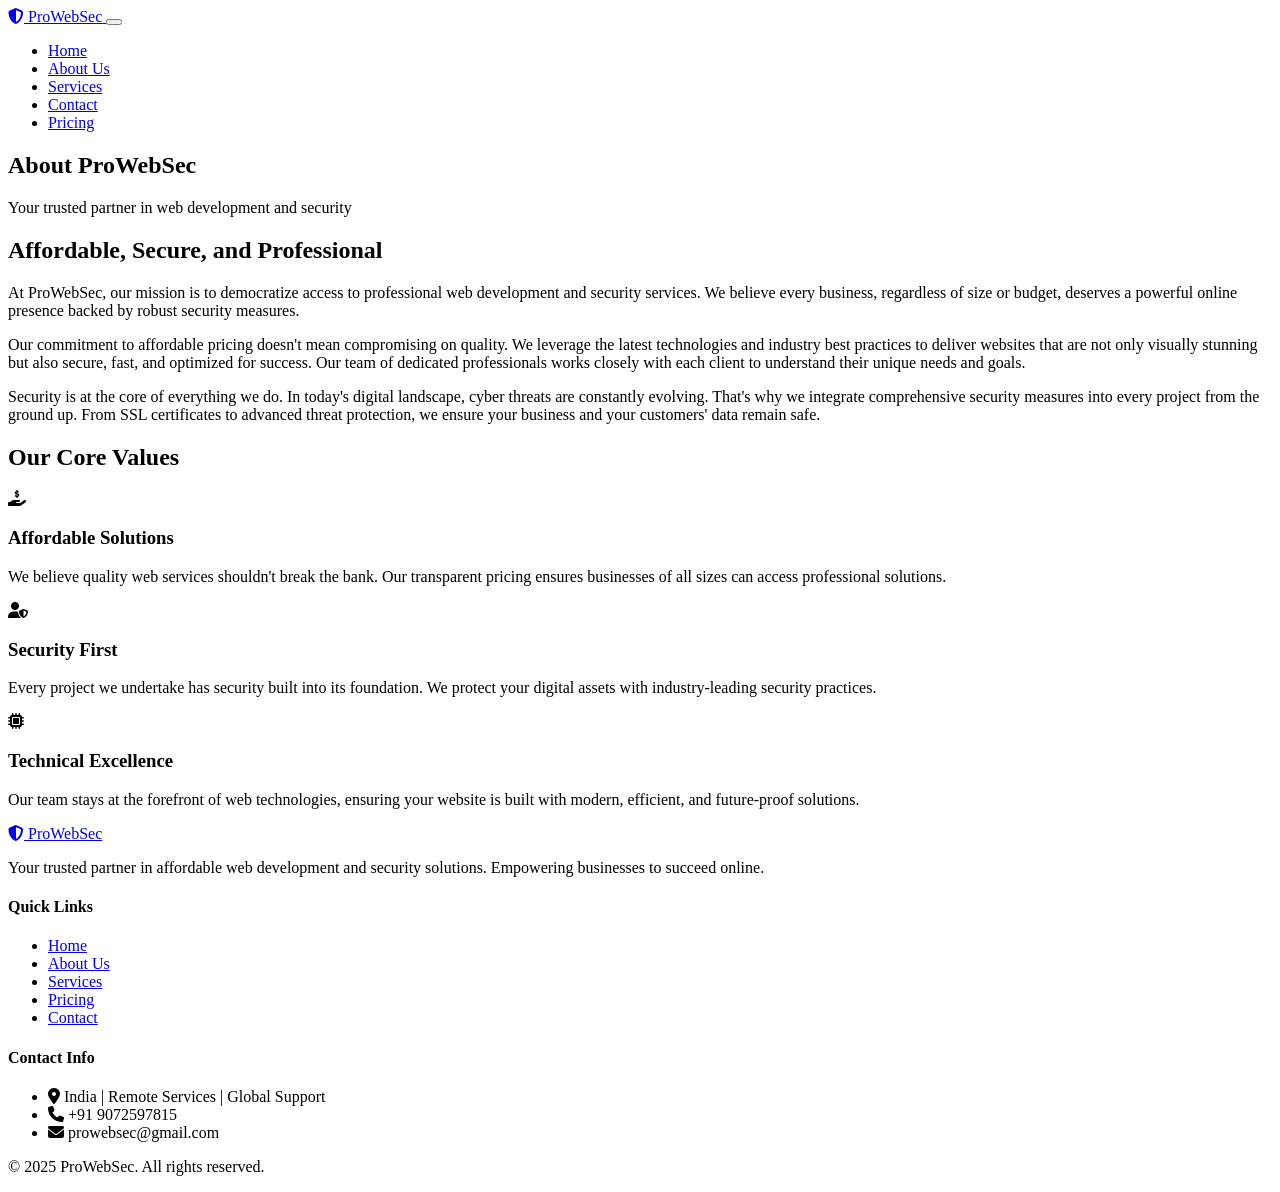
==== about/index.html @ 1892dce8 "Update and rename about.html to about/index.html" ====
<!DOCTYPE html>
<html lang="en">
<head>
  <meta charset="UTF-8">
  <meta name="viewport" content="width=device-width, initial-scale=1.0">
  <title>About Us - ProWebSec</title>
  <link rel="stylesheet" href="styles.css">
  <link rel="stylesheet" href="https://cdnjs.cloudflare.com/ajax/libs/font-awesome/6.5.1/css/all.min.css">
  <link href="https://fonts.googleapis.com/css2?family=Inter:wght@300;400;500;600;700&family=Orbitron:wght@400;500;600;700;800&display=swap" rel="stylesheet">
</head>
<body>
  <!-- Navigation -->
  <nav class="navbar">
    <div class="nav-container">
      <a href="index.html" class="logo">
        <i class="fas fa-shield-halved"></i>
        <span>ProWebSec</span>
      </a>
      <button class="hamburger" id="hamburger">
        <span></span>
        <span></span>
        <span></span>
      </button>
      <ul class="nav-menu" id="nav-menu">
        <li><a href="index.html" class="nav-link">Home</a></li>
        <li><a href="about.html" class="nav-link active">About Us</a></li>
        <li><a href="services.html" class="nav-link">Services</a></li>
        <li><a href="contact.html" class="nav-link">Contact</a></li>
        <li><a href="pricing.html" class="nav-link">Pricing</a></li>
      </ul>
    </div>
  </nav>

  <!-- Page Header -->
  <section class="page-header">
    <div class="hero-bg">
      <div class="grid-overlay"></div>
      <div class="glow-orb glow-orb-1"></div>
      <div class="glow-orb glow-orb-2"></div>
    </div>
    <div class="container">
      <h1>About <span class="gradient-text">ProWebSec</span></h1>
      <p>Your trusted partner in web development and security</p>
    </div>
  </section>

  <!-- About Content -->
  <section class="about-content section">
    <div class="container">
      <div class="about-main">
        <h2>Affordable, Secure, and <span class="gradient-text">Professional</span></h2>
        <div class="about-text">
          <p>At ProWebSec, our mission is to democratize access to professional web development and security services. We believe every business, regardless of size or budget, deserves a powerful online presence backed by robust security measures.</p>
          <p>Our commitment to affordable pricing doesn't mean compromising on quality. We leverage the latest technologies and industry best practices to deliver websites that are not only visually stunning but also secure, fast, and optimized for success. Our team of dedicated professionals works closely with each client to understand their unique needs and goals.</p>
          <p>Security is at the core of everything we do. In today's digital landscape, cyber threats are constantly evolving. That's why we integrate comprehensive security measures into every project from the ground up. From SSL certificates to advanced threat protection, we ensure your business and your customers' data remain safe.</p>
        </div>
      </div>
    </div>
  </section>

  <!-- Core Values -->
  <section class="values section">
    <div class="container">
      <h2 class="section-title">Our Core <span class="gradient-text">Values</span></h2>
      <div class="values-grid">
        <div class="value-card">
          <div class="value-icon">
            <i class="fas fa-hand-holding-dollar"></i>
          </div>
          <h3>Affordable Solutions</h3>
          <p>We believe quality web services shouldn't break the bank. Our transparent pricing ensures businesses of all sizes can access professional solutions.</p>
        </div>
        <div class="value-card">
          <div class="value-icon">
            <i class="fas fa-user-shield"></i>
          </div>
          <h3>Security First</h3>
          <p>Every project we undertake has security built into its foundation. We protect your digital assets with industry-leading security practices.</p>
        </div>
        <div class="value-card">
          <div class="value-icon">
            <i class="fas fa-microchip"></i>
          </div>
          <h3>Technical Excellence</h3>
          <p>Our team stays at the forefront of web technologies, ensuring your website is built with modern, efficient, and future-proof solutions.</p>
        </div>
      </div>
    </div>
  </section>

  <!-- Footer -->
  <footer class="footer">
    <div class="container">
      <div class="footer-grid">
        <div class="footer-brand">
          <a href="index.html" class="logo">
            <i class="fas fa-shield-halved"></i>
            <span>ProWebSec</span>
          </a>
          <p>Your trusted partner in affordable web development and security solutions. Empowering businesses to succeed online.</p>
        </div>
        <div class="footer-links">
          <h4>Quick Links</h4>
          <ul>
            <li><a href="index.html">Home</a></li>
            <li><a href="about.html">About Us</a></li>
            <li><a href="services.html">Services</a></li>
            <li><a href="pricing.html">Pricing</a></li>
            <li><a href="contact.html">Contact</a></li>
          </ul>
        </div>
        <div class="footer-contact">
          <h4>Contact Info</h4>
          <ul>
            <li><i class="fas fa-map-marker-alt"></i> India | Remote Services | Global Support</li>
            <li><i class="fas fa-phone"></i> +91 9072597815</li>
            <li><i class="fas fa-envelope"></i> prowebsec@gmail.com</li>
          </ul>
        </div>
      </div>
      <div class="footer-bottom">
        <p>&copy; 2025 ProWebSec. All rights reserved.</p>
      </div>
    </div>
  </footer>

  <script src="script.js"></script>
</body>
</html>
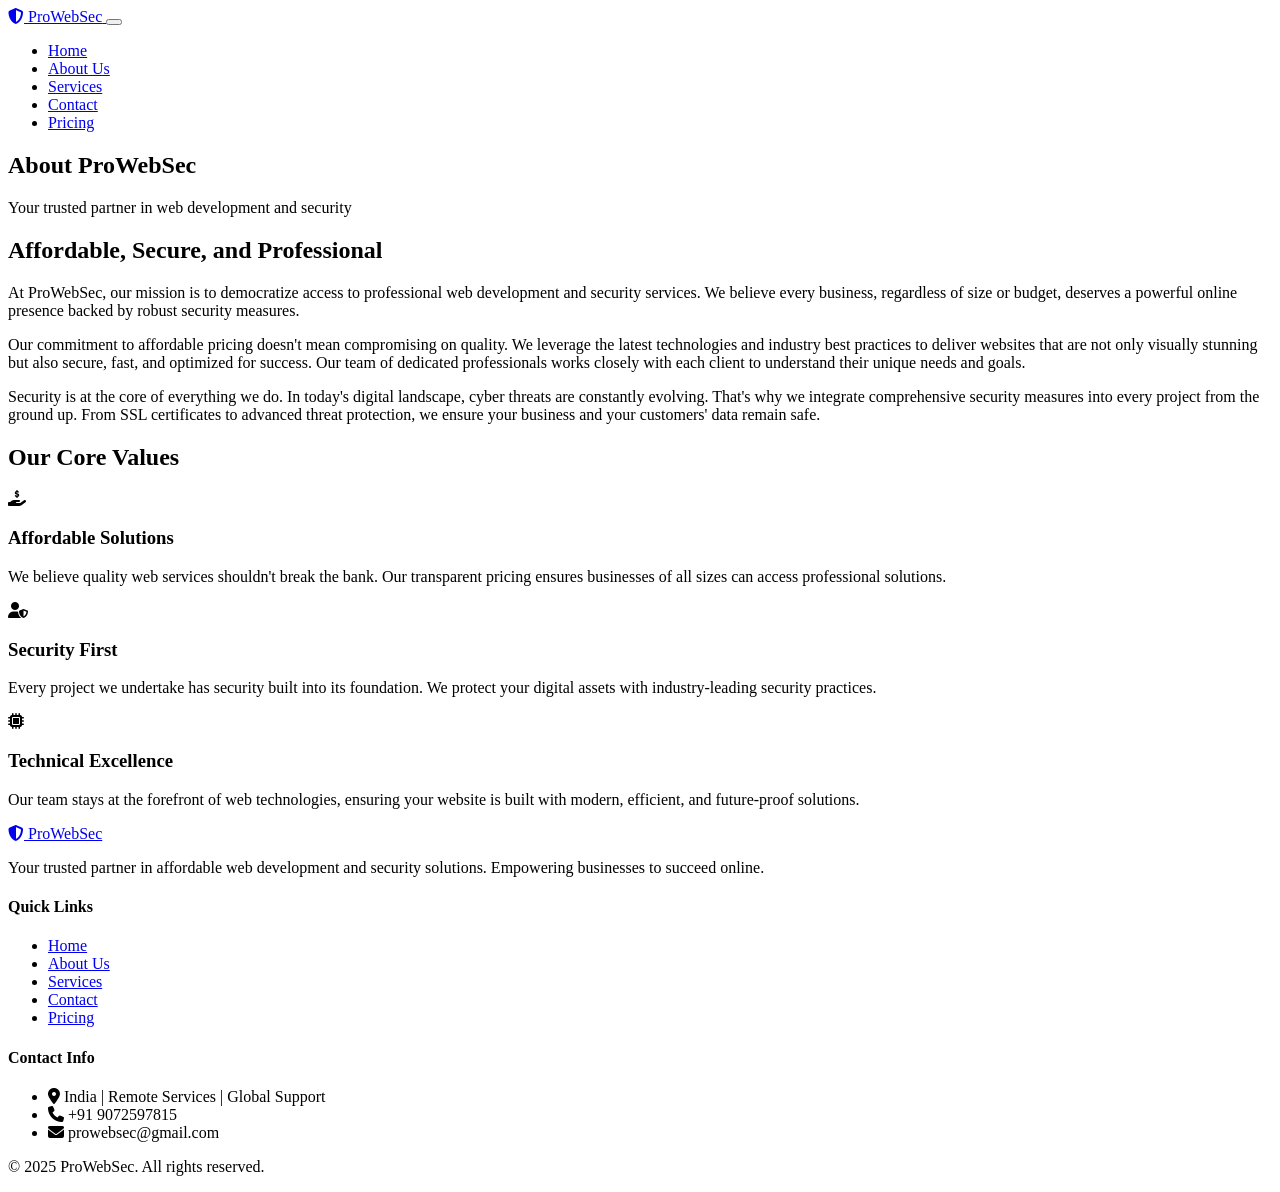
==== commit 5a395aae: "Update navigation links to use absolute paths" ====
--- a/about/index.html
+++ b/about/index.html
@@ -22,11 +22,11 @@
         <span></span>
       </button>
       <ul class="nav-menu" id="nav-menu">
-        <li><a href="index.html" class="nav-link">Home</a></li>
-        <li><a href="about.html" class="nav-link active">About Us</a></li>
-        <li><a href="services.html" class="nav-link">Services</a></li>
-        <li><a href="contact.html" class="nav-link">Contact</a></li>
-        <li><a href="pricing.html" class="nav-link">Pricing</a></li>
+            <li><a href="/index" class="nav-link active">Home</a></li>
+        <li><a href="/about" class="nav-link">About Us</a></li>
+        <li><a href="/services" class="nav-link">Services</a></li>
+        <li><a href="/contact" class="nav-link">Contact</a></li>
+        <li><a href="/pricing" class="nav-link">Pricing</a></li>
       </ul>
     </div>
   </nav>
@@ -102,11 +102,11 @@
         <div class="footer-links">
           <h4>Quick Links</h4>
           <ul>
-            <li><a href="index.html">Home</a></li>
-            <li><a href="about.html">About Us</a></li>
-            <li><a href="services.html">Services</a></li>
-            <li><a href="pricing.html">Pricing</a></li>
-            <li><a href="contact.html">Contact</a></li>
+             <li><a href="/index" class="nav-link active">Home</a></li>
+        <li><a href="/about" class="nav-link">About Us</a></li>
+        <li><a href="/services" class="nav-link">Services</a></li>
+        <li><a href="/contact" class="nav-link">Contact</a></li>
+        <li><a href="/pricing" class="nav-link">Pricing</a></li>
           </ul>
         </div>
         <div class="footer-contact">
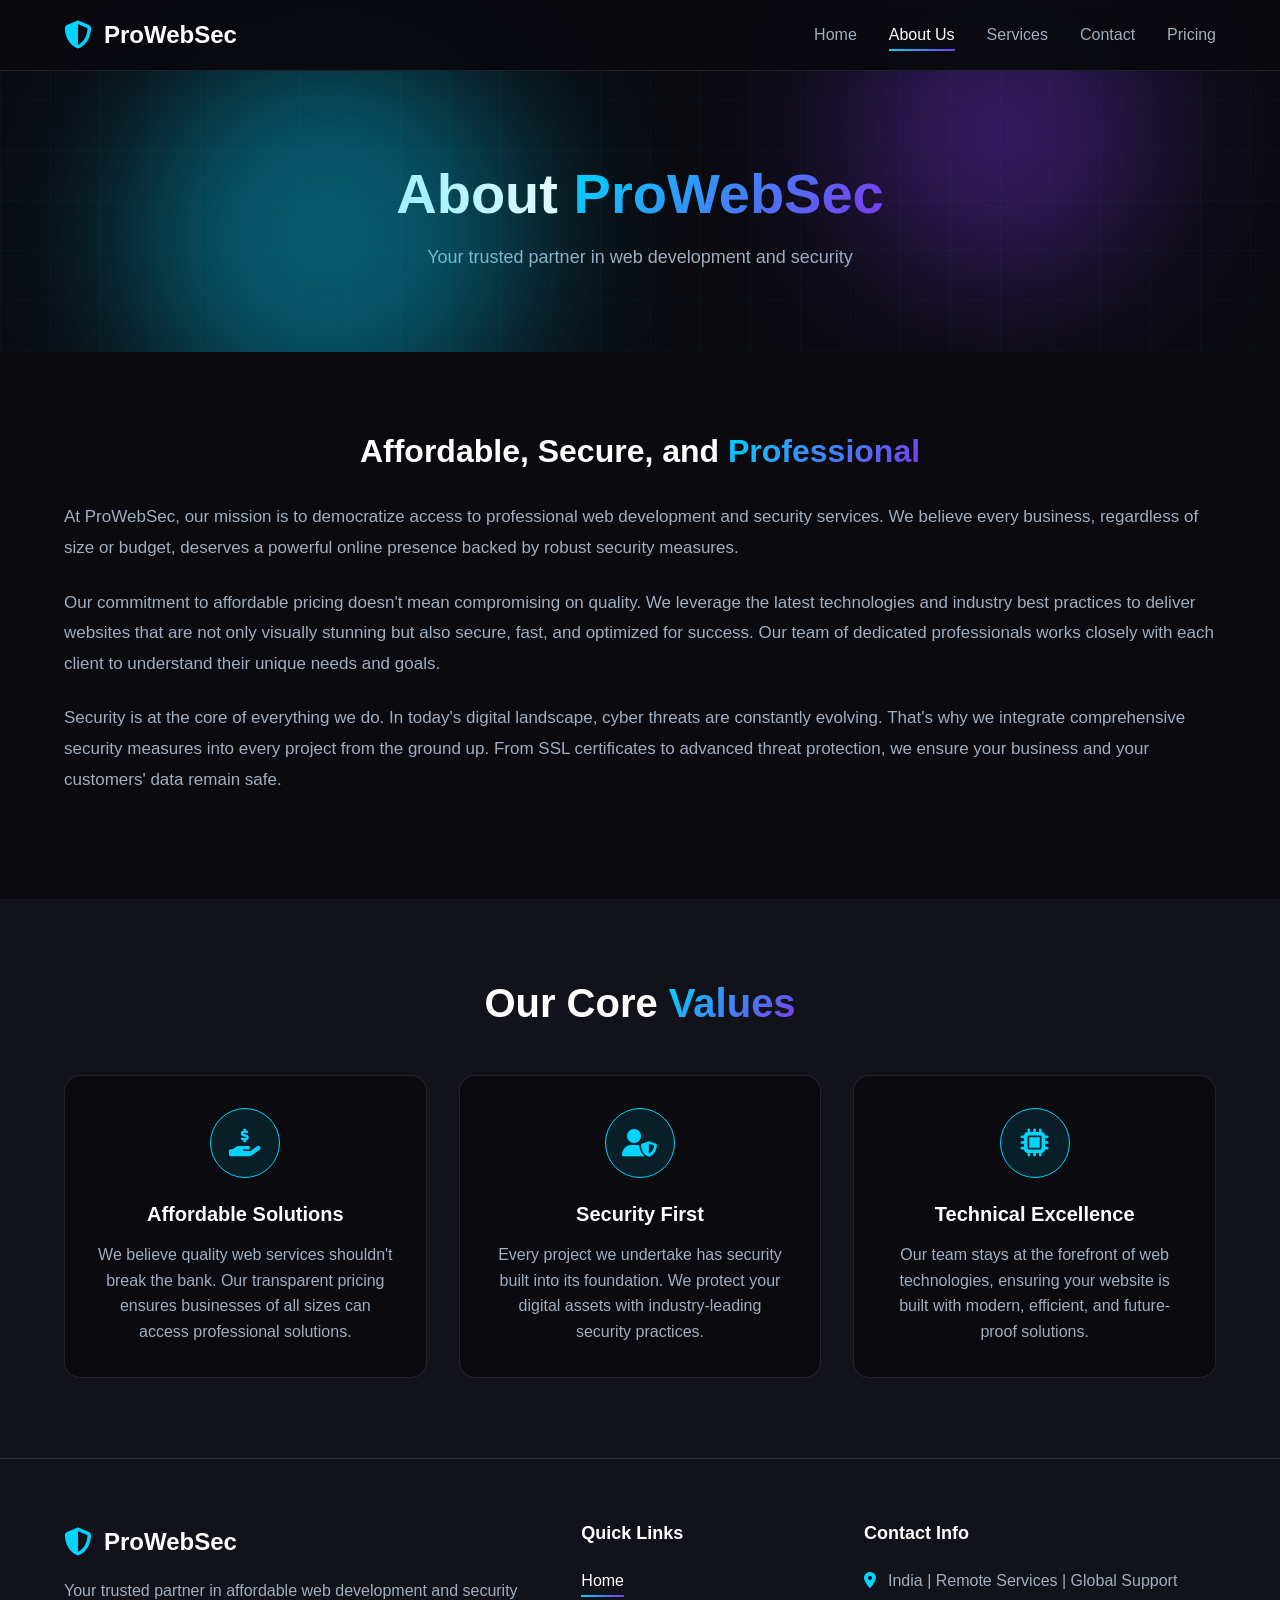
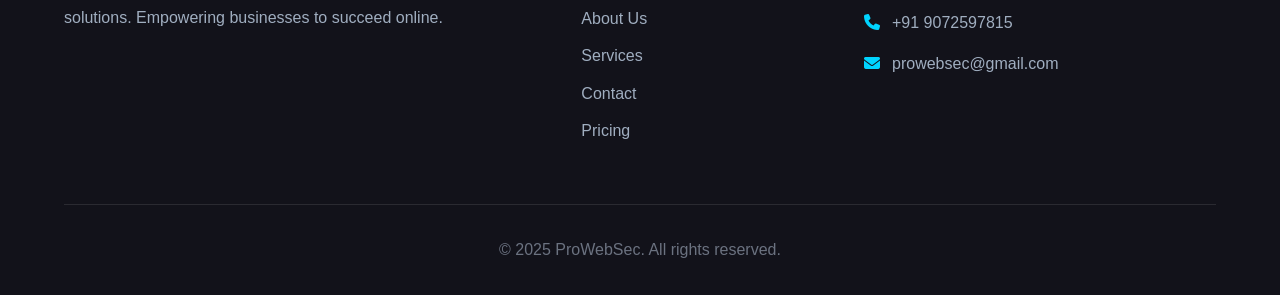
==== commit 388b12bc: "Update index.html" ====
--- a/about/index.html
+++ b/about/index.html
@@ -4,7 +4,8 @@
   <meta charset="UTF-8">
   <meta name="viewport" content="width=device-width, initial-scale=1.0">
   <title>About Us - ProWebSec</title>
-  <link rel="stylesheet" href="styles.css">
+  <link rel="stylesheet" href="/styles.css">
+
   <link rel="stylesheet" href="https://cdnjs.cloudflare.com/ajax/libs/font-awesome/6.5.1/css/all.min.css">
   <link href="https://fonts.googleapis.com/css2?family=Inter:wght@300;400;500;600;700&family=Orbitron:wght@400;500;600;700;800&display=swap" rel="stylesheet">
 </head>
@@ -12,7 +13,7 @@
   <!-- Navigation -->
   <nav class="navbar">
     <div class="nav-container">
-      <a href="index.html" class="logo">
+      <a href="/" class="logo">
         <i class="fas fa-shield-halved"></i>
         <span>ProWebSec</span>
       </a>
@@ -22,8 +23,8 @@
         <span></span>
       </button>
       <ul class="nav-menu" id="nav-menu">
-            <li><a href="/index" class="nav-link active">Home</a></li>
-        <li><a href="/about" class="nav-link">About Us</a></li>
+            <li><a href="/" class="nav-link">Home</a></li>
+        <li><a href="/about" class="nav-link active">About Us</a></li>
         <li><a href="/services" class="nav-link">Services</a></li>
         <li><a href="/contact" class="nav-link">Contact</a></li>
         <li><a href="/pricing" class="nav-link">Pricing</a></li>
@@ -102,7 +103,7 @@
         <div class="footer-links">
           <h4>Quick Links</h4>
           <ul>
-             <li><a href="/index" class="nav-link active">Home</a></li>
+             <li><a href="/" class="nav-link active">Home</a></li>
         <li><a href="/about" class="nav-link">About Us</a></li>
         <li><a href="/services" class="nav-link">Services</a></li>
         <li><a href="/contact" class="nav-link">Contact</a></li>
--- a/styles.css
+++ b/styles.css
@@ -0,0 +1,1204 @@
+/* ===== CSS Variables ===== */
+:root {
+  --primary: #00d4ff;
+  --primary-dark: #00a8cc;
+  --secondary: #7c3aed;
+  --accent: #10b981;
+  --bg-dark: #0a0a0f;
+  --bg-card: #12121a;
+  --bg-card-hover: #1a1a25;
+  --text-primary: #ffffff;
+  --text-secondary: #a0aec0;
+  --text-muted: #6b7280;
+  --border-color: rgba(255, 255, 255, 0.1);
+  --glow-primary: rgba(0, 212, 255, 0.3);
+  --glow-secondary: rgba(124, 58, 237, 0.3);
+  --gradient: linear-gradient(135deg, var(--primary) 0%, var(--secondary) 100%);
+}
+
+/* ===== Reset & Base ===== */
+* {
+  margin: 0;
+  padding: 0;
+  box-sizing: border-box;
+}
+
+html {
+  scroll-behavior: smooth;
+}
+
+body {
+  font-family: "Inter", sans-serif;
+  background-color: var(--bg-dark);
+  color: var(--text-primary);
+  line-height: 1.6;
+  overflow-x: hidden;
+}
+
+h1,
+h2,
+h3,
+h4,
+h5,
+h6 {
+  font-family: "Orbitron", sans-serif;
+  font-weight: 700;
+  line-height: 1.2;
+}
+
+a {
+  text-decoration: none;
+  color: inherit;
+  transition: all 0.3s ease;
+}
+
+ul {
+  list-style: none;
+}
+
+img {
+  max-width: 100%;
+  height: auto;
+}
+
+.container {
+  max-width: 1200px;
+  margin: 0 auto;
+  padding: 0 1.5rem;
+}
+
+.section {
+  padding: 5rem 0;
+}
+
+.section-title {
+  font-size: 2.5rem;
+  text-align: center;
+  margin-bottom: 3rem;
+}
+
+.gradient-text {
+  background: var(--gradient);
+  -webkit-background-clip: text;
+  -webkit-text-fill-color: transparent;
+  background-clip: text;
+}
+
+/* ===== Buttons ===== */
+.btn {
+  display: inline-flex;
+  align-items: center;
+  justify-content: center;
+  gap: 0.5rem;
+  padding: 0.875rem 1.75rem;
+  border-radius: 8px;
+  font-weight: 600;
+  font-size: 1rem;
+  cursor: pointer;
+  border: none;
+  transition: all 0.3s ease;
+}
+
+.btn-primary {
+  background: var(--gradient);
+  color: var(--text-primary);
+  box-shadow: 0 4px 15px var(--glow-primary);
+}
+
+.btn-primary:hover {
+  transform: translateY(-2px);
+  box-shadow: 0 6px 25px var(--glow-primary);
+}
+
+.btn-secondary {
+  background: transparent;
+  color: var(--text-primary);
+  border: 2px solid var(--primary);
+}
+
+.btn-secondary:hover {
+  background: var(--primary);
+  color: var(--bg-dark);
+}
+
+.btn-block {
+  width: 100%;
+}
+
+.btn-lg {
+  padding: 1rem 2.5rem;
+  font-size: 1.125rem;
+}
+
+/* ===== Navigation ===== */
+.navbar {
+  position: fixed;
+  top: 0;
+  left: 0;
+  right: 0;
+  z-index: 1000;
+  background: rgba(10, 10, 15, 0.95);
+  backdrop-filter: blur(10px);
+  border-bottom: 1px solid var(--border-color);
+  padding: 1rem 0;
+}
+
+.nav-container {
+  max-width: 1200px;
+  margin: 0 auto;
+  padding: 0 1.5rem;
+  display: flex;
+  align-items: center;
+  justify-content: space-between;
+}
+
+.logo {
+  display: flex;
+  align-items: center;
+  gap: 0.75rem;
+  font-family: "Orbitron", sans-serif;
+  font-size: 1.5rem;
+  font-weight: 700;
+  color: var(--text-primary);
+}
+
+.logo i {
+  font-size: 1.75rem;
+  color: var(--primary);
+}
+
+.nav-menu {
+  display: flex;
+  align-items: center;
+  gap: 2rem;
+}
+
+.nav-link {
+  color: var(--text-secondary);
+  font-weight: 500;
+  padding: 0.5rem 0;
+  position: relative;
+}
+
+.nav-link::after {
+  content: "";
+  position: absolute;
+  bottom: 0;
+  left: 0;
+  width: 0;
+  height: 2px;
+  background: var(--gradient);
+  transition: width 0.3s ease;
+}
+
+.nav-link:hover,
+.nav-link.active {
+  color: var(--text-primary);
+}
+
+.nav-link:hover::after,
+.nav-link.active::after {
+  width: 100%;
+}
+
+.hamburger {
+  display: none;
+  flex-direction: column;
+  gap: 5px;
+  background: none;
+  border: none;
+  cursor: pointer;
+  padding: 0.5rem;
+}
+
+.hamburger span {
+  display: block;
+  width: 25px;
+  height: 2px;
+  background: var(--text-primary);
+  transition: all 0.3s ease;
+}
+
+.hamburger.active span:nth-child(1) {
+  transform: rotate(45deg) translate(5px, 5px);
+}
+
+.hamburger.active span:nth-child(2) {
+  opacity: 0;
+}
+
+.hamburger.active span:nth-child(3) {
+  transform: rotate(-45deg) translate(5px, -5px);
+}
+
+/* ===== Hero Section ===== */
+.hero {
+  min-height: 100vh;
+  display: flex;
+  align-items: center;
+  justify-content: center;
+  position: relative;
+  padding: 8rem 1.5rem 4rem;
+  overflow: hidden;
+}
+
+.hero-bg {
+  position: absolute;
+  inset: 0;
+  z-index: 0;
+}
+
+.grid-overlay {
+  position: absolute;
+  inset: 0;
+  background-image: linear-gradient(rgba(0, 212, 255, 0.03) 1px, transparent 1px),
+    linear-gradient(90deg, rgba(0, 212, 255, 0.03) 1px, transparent 1px);
+  background-size: 50px 50px;
+}
+
+.particles {
+  position: absolute;
+  inset: 0;
+}
+
+.particle {
+  position: absolute;
+  width: 4px;
+  height: 4px;
+  background: var(--primary);
+  border-radius: 50%;
+  opacity: 0.6;
+  animation: float 6s infinite ease-in-out;
+}
+
+@keyframes float {
+  0%,
+  100% {
+    transform: translateY(0) scale(1);
+    opacity: 0.6;
+  }
+  50% {
+    transform: translateY(-20px) scale(1.2);
+    opacity: 1;
+  }
+}
+
+.glow-orb {
+  position: absolute;
+  border-radius: 50%;
+  filter: blur(80px);
+  opacity: 0.4;
+}
+
+.glow-orb-1 {
+  width: 400px;
+  height: 400px;
+  background: var(--primary);
+  top: 10%;
+  left: 10%;
+  animation: pulse 8s infinite ease-in-out;
+}
+
+.glow-orb-2 {
+  width: 300px;
+  height: 300px;
+  background: var(--secondary);
+  bottom: 20%;
+  right: 10%;
+  animation: pulse 8s infinite ease-in-out 2s;
+}
+
+@keyframes pulse {
+  0%,
+  100% {
+    opacity: 0.3;
+    transform: scale(1);
+  }
+  50% {
+    opacity: 0.5;
+    transform: scale(1.1);
+  }
+}
+
+.hero-content {
+  position: relative;
+  z-index: 1;
+  text-align: center;
+  max-width: 800px;
+}
+
+.badge {
+  display: inline-flex;
+  align-items: center;
+  gap: 0.5rem;
+  padding: 0.5rem 1rem;
+  background: rgba(0, 212, 255, 0.1);
+  border: 1px solid var(--primary);
+  border-radius: 50px;
+  font-size: 0.875rem;
+  color: var(--primary);
+  margin-bottom: 1.5rem;
+  animation: fadeInUp 0.6s ease;
+}
+
+.badge i {
+  font-size: 0.75rem;
+}
+
+.hero h1 {
+  font-size: clamp(2.5rem, 6vw, 4rem);
+  margin-bottom: 1.5rem;
+  animation: fadeInUp 0.6s ease 0.2s backwards;
+}
+
+.hero-subtitle {
+  font-size: 1.125rem;
+  color: var(--text-secondary);
+  margin-bottom: 2rem;
+  max-width: 600px;
+  margin-left: auto;
+  margin-right: auto;
+  animation: fadeInUp 0.6s ease 0.4s backwards;
+}
+
+.hero-buttons {
+  display: flex;
+  flex-wrap: wrap;
+  gap: 1rem;
+  justify-content: center;
+  animation: fadeInUp 0.6s ease 0.6s backwards;
+}
+
+@keyframes fadeInUp {
+  from {
+    opacity: 0;
+    transform: translateY(20px);
+  }
+  to {
+    opacity: 1;
+    transform: translateY(0);
+  }
+}
+
+.hero-icons {
+  position: absolute;
+  inset: 0;
+  z-index: 0;
+  pointer-events: none;
+}
+
+.floating-icon {
+  position: absolute;
+  width: 60px;
+  height: 60px;
+  display: flex;
+  align-items: center;
+  justify-content: center;
+  background: rgba(0, 212, 255, 0.1);
+  border: 1px solid rgba(0, 212, 255, 0.2);
+  border-radius: 12px;
+  color: var(--primary);
+  font-size: 1.5rem;
+  animation: floatIcon 6s infinite ease-in-out;
+}
+
+.floating-icon:nth-child(1) {
+  top: 20%;
+  left: 10%;
+  animation-delay: 0s;
+}
+.floating-icon:nth-child(2) {
+  top: 30%;
+  right: 15%;
+  animation-delay: 1s;
+}
+.floating-icon:nth-child(3) {
+  bottom: 30%;
+  left: 15%;
+  animation-delay: 2s;
+}
+.floating-icon:nth-child(4) {
+  bottom: 20%;
+  right: 10%;
+  animation-delay: 3s;
+}
+
+@keyframes floatIcon {
+  0%,
+  100% {
+    transform: translateY(0) rotate(0deg);
+  }
+  50% {
+    transform: translateY(-15px) rotate(5deg);
+  }
+}
+
+/* ===== Page Header ===== */
+.page-header {
+  position: relative;
+  padding: 10rem 1.5rem 5rem;
+  text-align: center;
+  overflow: hidden;
+}
+
+.page-header h1 {
+  font-size: clamp(2rem, 5vw, 3.5rem);
+  margin-bottom: 1rem;
+}
+
+.page-header p {
+  font-size: 1.125rem;
+  color: var(--text-secondary);
+  max-width: 600px;
+  margin: 0 auto;
+}
+
+/* ===== Intro Section ===== */
+.intro {
+  background: var(--bg-card);
+}
+
+.intro-text {
+  font-size: 1.125rem;
+  color: var(--text-secondary);
+  text-align: center;
+  max-width: 800px;
+  margin: 0 auto;
+  line-height: 1.8;
+}
+
+/* ===== Features Section ===== */
+.features-grid {
+  display: grid;
+  grid-template-columns: repeat(auto-fit, minmax(300px, 1fr));
+  gap: 2rem;
+}
+
+.feature-card {
+  background: var(--bg-card);
+  border: 1px solid var(--border-color);
+  border-radius: 16px;
+  padding: 2rem;
+  text-align: center;
+  transition: all 0.3s ease;
+}
+
+.feature-card:hover {
+  background: var(--bg-card-hover);
+  border-color: var(--primary);
+  transform: translateY(-5px);
+  box-shadow: 0 10px 40px var(--glow-primary);
+}
+
+.feature-icon {
+  width: 80px;
+  height: 80px;
+  margin: 0 auto 1.5rem;
+  display: flex;
+  align-items: center;
+  justify-content: center;
+  background: var(--gradient);
+  border-radius: 50%;
+  font-size: 2rem;
+  color: var(--text-primary);
+}
+
+.feature-card h3 {
+  font-size: 1.25rem;
+  margin-bottom: 1rem;
+}
+
+.feature-card p {
+  color: var(--text-secondary);
+}
+
+/* ===== About Section ===== */
+.about-main h2 {
+  font-size: 2rem;
+  margin-bottom: 2rem;
+  text-align: center;
+}
+
+.about-text p {
+  color: var(--text-secondary);
+  margin-bottom: 1.5rem;
+  font-size: 1.0625rem;
+  line-height: 1.8;
+}
+
+/* ===== Values Section ===== */
+.values {
+  background: var(--bg-card);
+}
+
+.values-grid {
+  display: grid;
+  grid-template-columns: repeat(auto-fit, minmax(280px, 1fr));
+  gap: 2rem;
+}
+
+.value-card {
+  background: var(--bg-dark);
+  border: 1px solid var(--border-color);
+  border-radius: 16px;
+  padding: 2rem;
+  text-align: center;
+  transition: all 0.3s ease;
+}
+
+.value-card:hover {
+  border-color: var(--primary);
+  box-shadow: 0 0 30px var(--glow-primary);
+}
+
+.value-icon {
+  width: 70px;
+  height: 70px;
+  margin: 0 auto 1.5rem;
+  display: flex;
+  align-items: center;
+  justify-content: center;
+  background: rgba(0, 212, 255, 0.1);
+  border: 1px solid var(--primary);
+  border-radius: 50%;
+  font-size: 1.75rem;
+  color: var(--primary);
+}
+
+.value-card h3 {
+  font-size: 1.25rem;
+  margin-bottom: 1rem;
+}
+
+.value-card p {
+  color: var(--text-secondary);
+}
+
+/* ===== Services Section ===== */
+.services-grid {
+  display: grid;
+  grid-template-columns: repeat(auto-fit, minmax(280px, 1fr));
+  gap: 2rem;
+}
+
+.service-card {
+  background: var(--bg-card);
+  border: 1px solid var(--border-color);
+  border-radius: 16px;
+  padding: 2rem;
+  transition: all 0.3s ease;
+}
+
+.service-card:hover {
+  border-color: var(--primary);
+  transform: translateY(-5px);
+  box-shadow: 0 10px 40px var(--glow-primary);
+}
+
+.service-icon {
+  width: 60px;
+  height: 60px;
+  display: flex;
+  align-items: center;
+  justify-content: center;
+  background: var(--gradient);
+  border-radius: 12px;
+  font-size: 1.5rem;
+  color: var(--text-primary);
+  margin-bottom: 1.5rem;
+}
+
+.service-card h3 {
+  font-size: 1.25rem;
+  margin-bottom: 1rem;
+}
+
+.service-card > p {
+  color: var(--text-secondary);
+  margin-bottom: 1.5rem;
+}
+
+.service-features {
+  margin-bottom: 1.5rem;
+}
+
+.service-features li {
+  display: flex;
+  align-items: center;
+  gap: 0.75rem;
+  color: var(--text-secondary);
+  margin-bottom: 0.75rem;
+}
+
+.service-features li i {
+  color: var(--accent);
+  font-size: 0.875rem;
+}
+
+/* ===== Process Section ===== */
+.process {
+  background: var(--bg-card);
+}
+
+.process-grid {
+  display: grid;
+  grid-template-columns: repeat(auto-fit, minmax(220px, 1fr));
+  gap: 2rem;
+}
+
+.process-step {
+  text-align: center;
+  position: relative;
+}
+
+.step-number {
+  width: 60px;
+  height: 60px;
+  margin: 0 auto 1.5rem;
+  display: flex;
+  align-items: center;
+  justify-content: center;
+  background: var(--gradient);
+  border-radius: 50%;
+  font-family: "Orbitron", sans-serif;
+  font-size: 1.5rem;
+  font-weight: 700;
+}
+
+.process-step h3 {
+  font-size: 1.125rem;
+  margin-bottom: 0.75rem;
+}
+
+.process-step p {
+  color: var(--text-secondary);
+}
+
+/* ===== CTA Section ===== */
+.cta {
+  text-align: center;
+}
+
+.cta-content h2 {
+  font-size: 2.5rem;
+  margin-bottom: 1rem;
+}
+
+.cta-content p {
+  color: var(--text-secondary);
+  font-size: 1.125rem;
+  margin-bottom: 2rem;
+}
+
+/* ===== Contact Section ===== */
+.contact-grid {
+  display: grid;
+  grid-template-columns: 1fr 1fr;
+  gap: 3rem;
+}
+
+.contact-form-wrapper h2,
+.contact-info-wrapper h2 {
+  font-size: 1.75rem;
+  margin-bottom: 2rem;
+}
+
+.contact-form {
+  display: flex;
+  flex-direction: column;
+  gap: 1.5rem;
+}
+
+.form-group {
+  display: flex;
+  flex-direction: column;
+  gap: 0.5rem;
+}
+
+.form-group label {
+  font-weight: 500;
+  color: var(--text-secondary);
+}
+
+.form-group input,
+.form-group select,
+.form-group textarea {
+  padding: 1rem;
+  background: var(--bg-card);
+  border: 1px solid var(--border-color);
+  border-radius: 8px;
+  color: var(--text-primary);
+  font-family: "Inter", sans-serif;
+  font-size: 1rem;
+  transition: all 0.3s ease;
+}
+
+.form-group input:focus,
+.form-group select:focus,
+.form-group textarea:focus {
+  outline: none;
+  border-color: var(--primary);
+  box-shadow: 0 0 0 3px var(--glow-primary);
+}
+
+.form-group textarea {
+  resize: vertical;
+  min-height: 120px;
+}
+
+.form-group select {
+  cursor: pointer;
+}
+
+.contact-info-cards {
+  display: flex;
+  flex-direction: column;
+  gap: 1.5rem;
+  margin-bottom: 2rem;
+}
+
+.contact-info-card {
+  display: flex;
+  align-items: flex-start;
+  gap: 1rem;
+  padding: 1.5rem;
+  background: var(--bg-card);
+  border: 1px solid var(--border-color);
+  border-radius: 12px;
+  transition: all 0.3s ease;
+}
+
+.contact-info-card:hover {
+  border-color: var(--primary);
+}
+
+.info-icon {
+  width: 50px;
+  height: 50px;
+  display: flex;
+  align-items: center;
+  justify-content: center;
+  background: var(--gradient);
+  border-radius: 10px;
+  font-size: 1.25rem;
+  flex-shrink: 0;
+}
+
+.info-content h4 {
+  font-family: "Inter", sans-serif;
+  font-size: 1rem;
+  margin-bottom: 0.25rem;
+}
+
+.info-content p {
+  color: var(--text-secondary);
+}
+
+.social-links h4 {
+  font-family: "Inter", sans-serif;
+  font-size: 1rem;
+  margin-bottom: 1rem;
+}
+
+.social-icons {
+  display: flex;
+  gap: 1rem;
+}
+
+.social-icon {
+  width: 45px;
+  height: 45px;
+  display: flex;
+  align-items: center;
+  justify-content: center;
+  background: var(--bg-card);
+  border: 1px solid var(--border-color);
+  border-radius: 10px;
+  font-size: 1.125rem;
+  color: var(--text-secondary);
+  transition: all 0.3s ease;
+}
+
+.social-icon:hover {
+  background: var(--primary);
+  border-color: var(--primary);
+  color: var(--bg-dark);
+  transform: translateY(-3px);
+}
+
+/* ===== Location Section ===== */
+.location-banner {
+  display: flex;
+  align-items: center;
+  gap: 2rem;
+  padding: 2.5rem;
+  background: var(--bg-card);
+  border: 1px solid var(--border-color);
+  border-radius: 16px;
+}
+
+.location-banner > i {
+  font-size: 4rem;
+  color: var(--primary);
+}
+
+.location-text h3 {
+  font-size: 1.5rem;
+  margin-bottom: 0.5rem;
+}
+
+.location-text p {
+  color: var(--text-secondary);
+}
+
+/* ===== Pricing Section ===== */
+.pricing-grid {
+  display: grid;
+  grid-template-columns: repeat(auto-fit, minmax(300px, 1fr));
+  gap: 2rem;
+  align-items: start;
+}
+
+.pricing-card {
+  background: var(--bg-card);
+  border: 1px solid var(--border-color);
+  border-radius: 20px;
+  padding: 2.5rem 2rem;
+  position: relative;
+  transition: all 0.3s ease;
+}
+
+.pricing-card:hover {
+  border-color: var(--primary);
+  transform: translateY(-5px);
+}
+
+.pricing-card.featured {
+  border-color: var(--primary);
+  background: linear-gradient(180deg, rgba(0, 212, 255, 0.1) 0%, var(--bg-card) 100%);
+  transform: scale(1.05);
+  box-shadow: 0 20px 60px var(--glow-primary);
+}
+
+.pricing-card.featured:hover {
+  transform: scale(1.05) translateY(-5px);
+}
+
+.featured-badge {
+  position: absolute;
+  top: -12px;
+  left: 50%;
+  transform: translateX(-50%);
+  padding: 0.5rem 1.5rem;
+  background: var(--gradient);
+  border-radius: 50px;
+  font-size: 0.875rem;
+  font-weight: 600;
+  white-space: nowrap;
+}
+
+.pricing-header {
+  text-align: center;
+  margin-bottom: 2rem;
+  padding-bottom: 2rem;
+  border-bottom: 1px solid var(--border-color);
+}
+
+.pricing-header h3 {
+  font-size: 1.5rem;
+  margin-bottom: 1rem;
+}
+
+.price {
+  font-family: "Orbitron", sans-serif;
+  font-size: 3rem;
+  font-weight: 700;
+  background: var(--gradient);
+  -webkit-background-clip: text;
+  -webkit-text-fill-color: transparent;
+  background-clip: text;
+}
+
+.pricing-header p {
+  color: var(--text-secondary);
+  margin-top: 0.5rem;
+}
+
+.pricing-features {
+  margin-bottom: 2rem;
+}
+
+.pricing-features li {
+  display: flex;
+  align-items: center;
+  gap: 0.75rem;
+  padding: 0.75rem 0;
+  border-bottom: 1px solid var(--border-color);
+  color: var(--text-secondary);
+}
+
+.pricing-features li:last-child {
+  border-bottom: none;
+}
+
+.pricing-features li i {
+  color: var(--accent);
+}
+
+/* ===== Maintenance Section ===== */
+.maintenance-grid {
+  display: grid;
+  grid-template-columns: repeat(auto-fit, minmax(280px, 1fr));
+  gap: 2rem;
+  max-width: 700px;
+  margin: 0 auto;
+}
+
+.maintenance-card {
+  background: var(--bg-card);
+  border: 1px solid var(--border-color);
+  border-radius: 16px;
+  padding: 2rem;
+  text-align: center;
+  transition: all 0.3s ease;
+}
+
+.maintenance-card:hover {
+  border-color: var(--primary);
+  transform: translateY(-5px);
+}
+
+.maintenance-icon {
+  width: 70px;
+  height: 70px;
+  margin: 0 auto 1.5rem;
+  display: flex;
+  align-items: center;
+  justify-content: center;
+  background: rgba(0, 212, 255, 0.1);
+  border: 1px solid var(--primary);
+  border-radius: 50%;
+  font-size: 1.75rem;
+  color: var(--primary);
+}
+
+.maintenance-card h3 {
+  font-size: 1.5rem;
+  margin-bottom: 1rem;
+}
+
+.maintenance-price {
+  font-family: "Orbitron", sans-serif;
+  font-size: 2rem;
+  font-weight: 700;
+  color: var(--primary);
+  margin-bottom: 1.5rem;
+}
+
+.maintenance-price span {
+  font-size: 1rem;
+  color: var(--text-secondary);
+}
+
+.maintenance-card ul {
+  text-align: left;
+  margin-bottom: 1.5rem;
+}
+
+.maintenance-card ul li {
+  display: flex;
+  align-items: center;
+  gap: 0.75rem;
+  color: var(--text-secondary);
+  padding: 0.5rem 0;
+}
+
+.maintenance-card ul li i {
+  color: var(--accent);
+}
+
+/* ===== Pricing Note ===== */
+.note-card {
+  display: flex;
+  align-items: flex-start;
+  gap: 1.5rem;
+  padding: 2rem;
+  background: rgba(0, 212, 255, 0.05);
+  border: 1px solid var(--primary);
+  border-radius: 16px;
+}
+
+.note-card > i {
+  font-size: 2rem;
+  color: var(--primary);
+  flex-shrink: 0;
+}
+
+.note-content h3 {
+  font-size: 1.25rem;
+  margin-bottom: 1rem;
+}
+
+.note-content ul li {
+  display: flex;
+  align-items: center;
+  gap: 0.5rem;
+  color: var(--text-secondary);
+  margin-bottom: 0.5rem;
+}
+
+.note-content ul li::before {
+  content: "•";
+  color: var(--primary);
+}
+
+/* ===== Footer ===== */
+.footer {
+  background: var(--bg-card);
+  border-top: 1px solid var(--border-color);
+  padding: 4rem 0 2rem;
+}
+
+.footer-grid {
+  display: grid;
+  grid-template-columns: 2fr 1fr 1.5fr;
+  gap: 3rem;
+  margin-bottom: 3rem;
+}
+
+.footer-brand .logo {
+  margin-bottom: 1rem;
+}
+
+.footer-brand p {
+  color: var(--text-secondary);
+  line-height: 1.7;
+}
+
+.footer-links h4,
+.footer-contact h4 {
+  font-family: "Orbitron", sans-serif;
+  font-size: 1.125rem;
+  margin-bottom: 1.5rem;
+}
+
+.footer-links ul li {
+  margin-bottom: 0.75rem;
+}
+
+.footer-links ul li a {
+  color: var(--text-secondary);
+}
+
+.footer-links ul li a:hover {
+  color: var(--primary);
+}
+
+.footer-contact ul li {
+  display: flex;
+  align-items: flex-start;
+  gap: 0.75rem;
+  color: var(--text-secondary);
+  margin-bottom: 1rem;
+}
+
+.footer-contact ul li i {
+  color: var(--primary);
+  margin-top: 0.25rem;
+}
+
+.footer-bottom {
+  padding-top: 2rem;
+  border-top: 1px solid var(--border-color);
+  text-align: center;
+  color: var(--text-muted);
+}
+
+/* ===== Responsive Design ===== */
+@media (max-width: 992px) {
+  .footer-grid {
+    grid-template-columns: 1fr 1fr;
+  }
+
+  .footer-brand {
+    grid-column: span 2;
+  }
+
+  .pricing-card.featured {
+    transform: scale(1);
+  }
+
+  .pricing-card.featured:hover {
+    transform: translateY(-5px);
+  }
+}
+
+@media (max-width: 768px) {
+  .hamburger {
+    display: flex;
+  }
+
+  .nav-menu {
+    position: fixed;
+    top: 70px;
+    left: 0;
+    right: 0;
+    background: rgba(10, 10, 15, 0.98);
+    flex-direction: column;
+    padding: 2rem;
+    gap: 1rem;
+    transform: translateX(-100%);
+    transition: transform 0.3s ease;
+  }
+
+  .nav-menu.active {
+    transform: translateX(0);
+  }
+
+  .hero h1 {
+    font-size: 2rem;
+  }
+
+  .section-title {
+    font-size: 2rem;
+  }
+
+  .contact-grid {
+    grid-template-columns: 1fr;
+  }
+
+  .footer-grid {
+    grid-template-columns: 1fr;
+  }
+
+  .footer-brand {
+    grid-column: span 1;
+  }
+
+  .location-banner {
+    flex-direction: column;
+    text-align: center;
+  }
+
+  .floating-icon {
+    display: none;
+  }
+}
+
+@media (max-width: 480px) {
+  .hero-buttons {
+    flex-direction: column;
+  }
+
+  .hero-buttons .btn {
+    width: 100%;
+  }
+
+  .pricing-grid {
+    grid-template-columns: 1fr;
+  }
+
+  .process-grid {
+    grid-template-columns: 1fr;
+  }
+}
